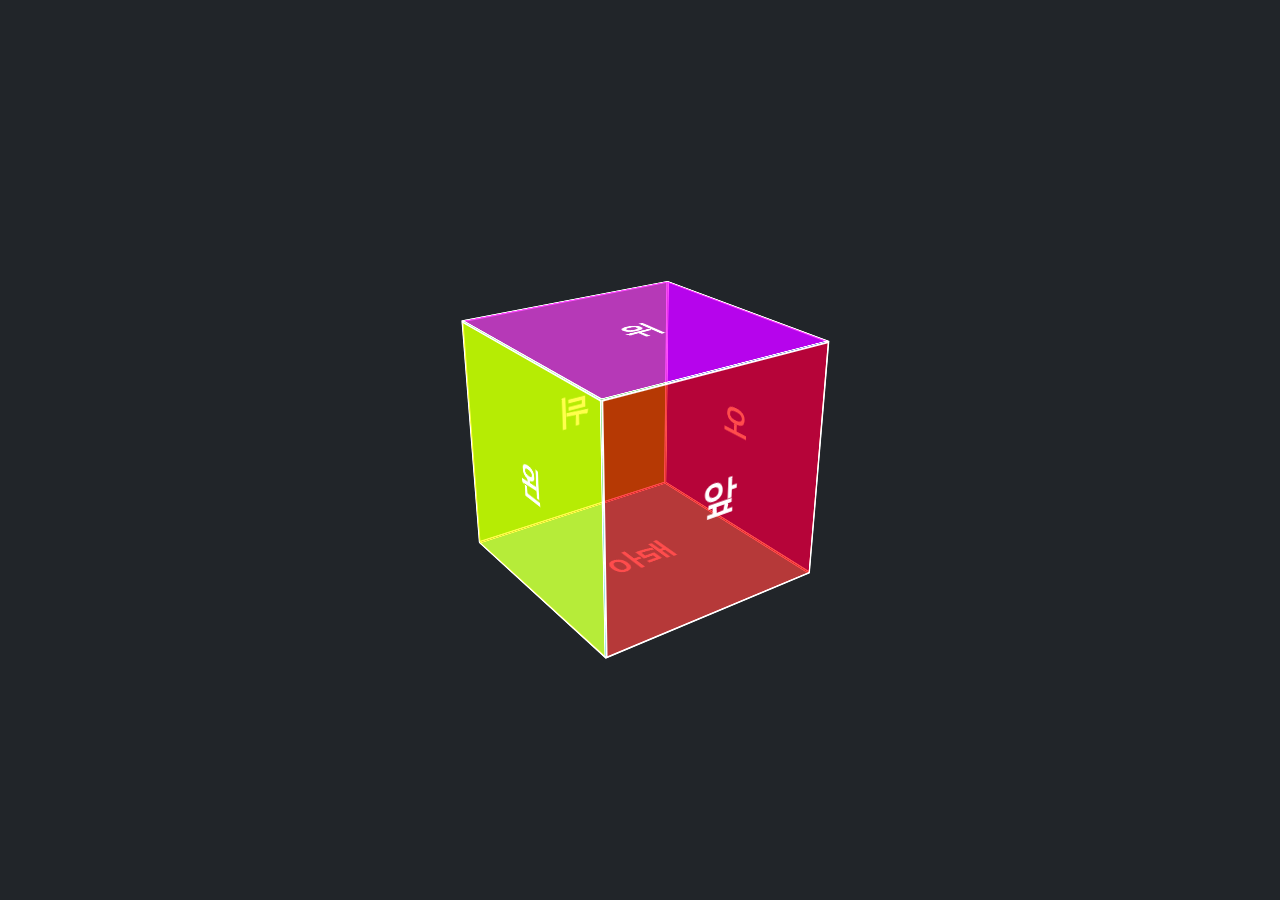
==== subp/index.html @ 15ae1d51 "2026.06.23 _ 13:38" ====
<!DOCTYPE html>
<html lang="ko">
<head>
    <meta charset="UTF-8">
    <meta name="viewport" content="width=device-width, initial-scale=1">

    <title>3D Cube</title>

    <!-- Bootstrap -->
    <link href="https://cdn.jsdelivr.net/npm/bootstrap@5.3.8/dist/css/bootstrap.min.css" rel="stylesheet">

    <!-- Custom CSS -->
    <link rel="stylesheet" href="index.css">
</head>
<body>

<div class="container-fluid vh-100 d-flex justify-content-center align-items-center bg-dark">

    <div class="scene">
        <div class="cube" id="cube">

            <div class="face front">앞</div>
            <div class="face back">뒤</div>

            <div class="face right">오</div>
            <div class="face left">왼</div>

            <div class="face top">위</div>
            <div class="face bottom">아래</div>

        </div>
    </div>

</div>

<script src="index.js"></script>
</body>
</html>
---- subp/index.css ----
.scene {
    width: 250px;
    height: 250px;
    perspective: 1000px;
}

.cube {
    width: 100%;
    height: 100%;
    position: relative;

    transform-style: preserve-3d;
    cursor: grab;
}

.face {
    position: absolute;

    width: 250px;
    height: 250px;

    border: 2px solid white;

    display: flex;
    justify-content: center;
    align-items: center;

    font-size: 40px;
    font-weight: bold;
    color: white;

    box-sizing: border-box;
}

.front {
    background: rgba(255, 0, 0, 0.7);
    transform: translateZ(125px);
}

.back {
    background: rgba(0, 255, 0, 0.7);
    transform: rotateY(180deg) translateZ(125px);
}

.right {
    background: rgba(0, 0, 255, 0.7);
    transform: rotateY(90deg) translateZ(125px);
}

.left {
    background: rgba(255, 255, 0, 0.7);
    transform: rotateY(-90deg) translateZ(125px);
}

.top {
    background: rgba(255, 0, 255, 0.7);
    transform: rotateX(90deg) translateZ(125px);
}

.bottom {
    background: rgba(0, 255, 255, 0.7);
    transform: rotateX(-90deg) translateZ(125px);
}
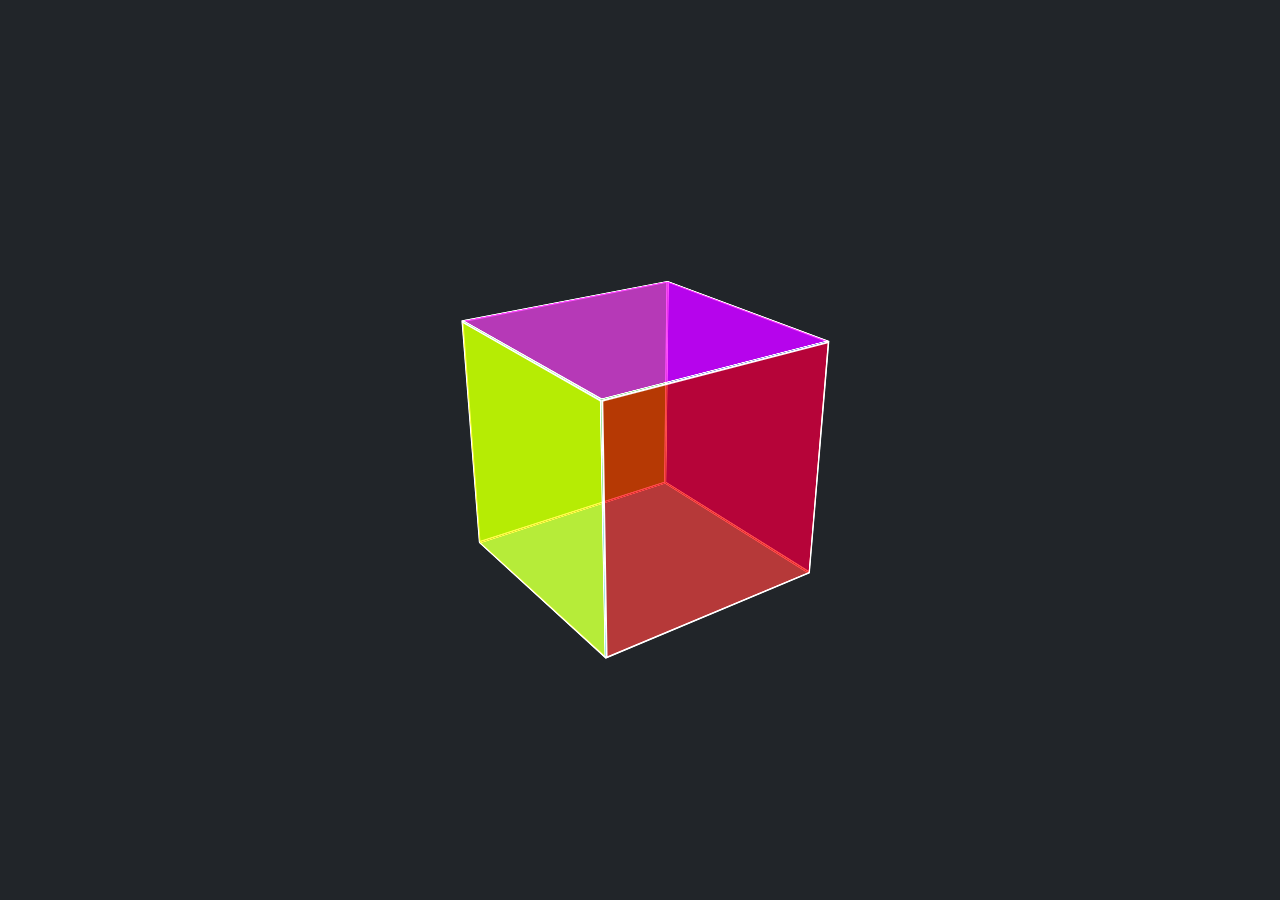
==== commit 46ec5a19: "2026.06.23 _ 13:58" ====
--- a/subp/index.html
+++ b/subp/index.html
@@ -19,14 +19,14 @@
     <div class="scene">
         <div class="cube" id="cube">
 
-            <div class="face front">앞</div>
-            <div class="face back">뒤</div>
+            <div class="face front"></div>
+            <div class="face back"></div>
 
-            <div class="face right">오</div>
-            <div class="face left">왼</div>
+            <div class="face right"></div>
+            <div class="face left"></div>
 
-            <div class="face top">위</div>
-            <div class="face bottom">아래</div>
+            <div class="face top"></div>
+            <div class="face bottom"></div>
 
         </div>
     </div>
